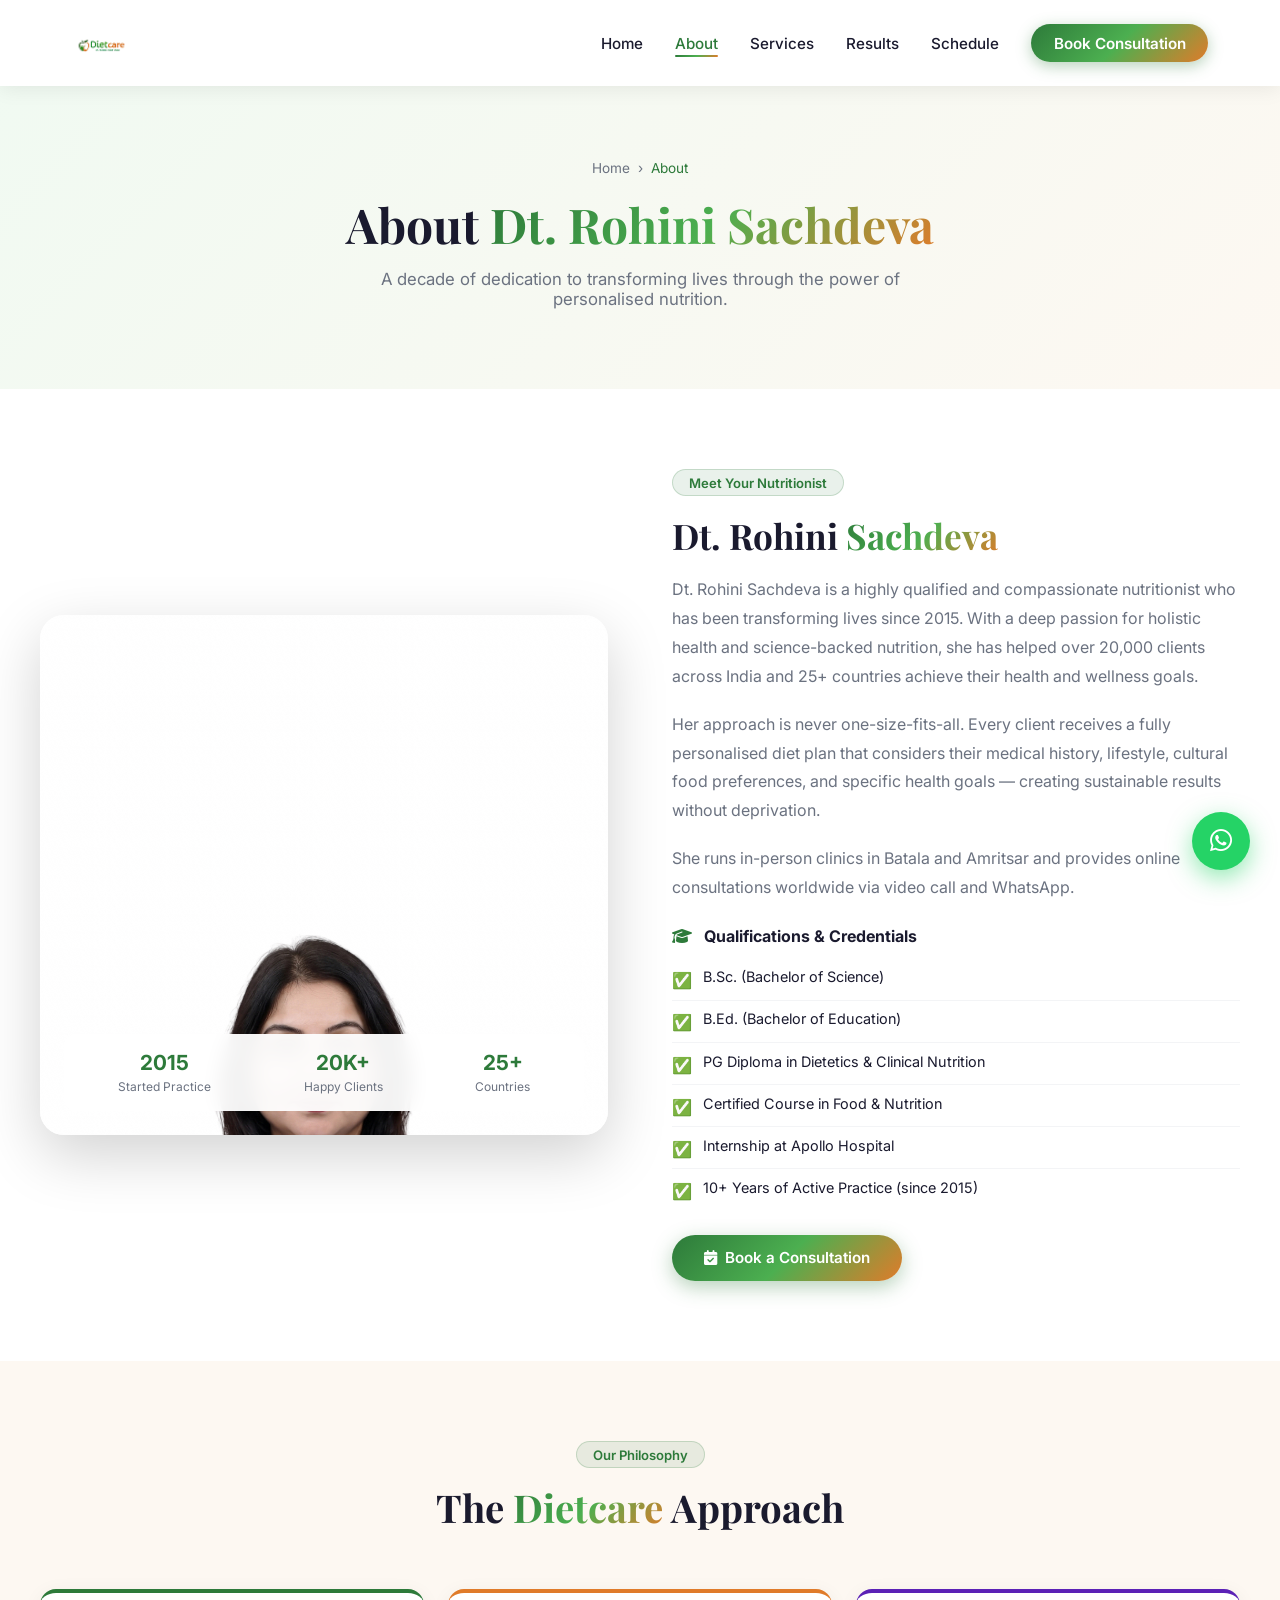
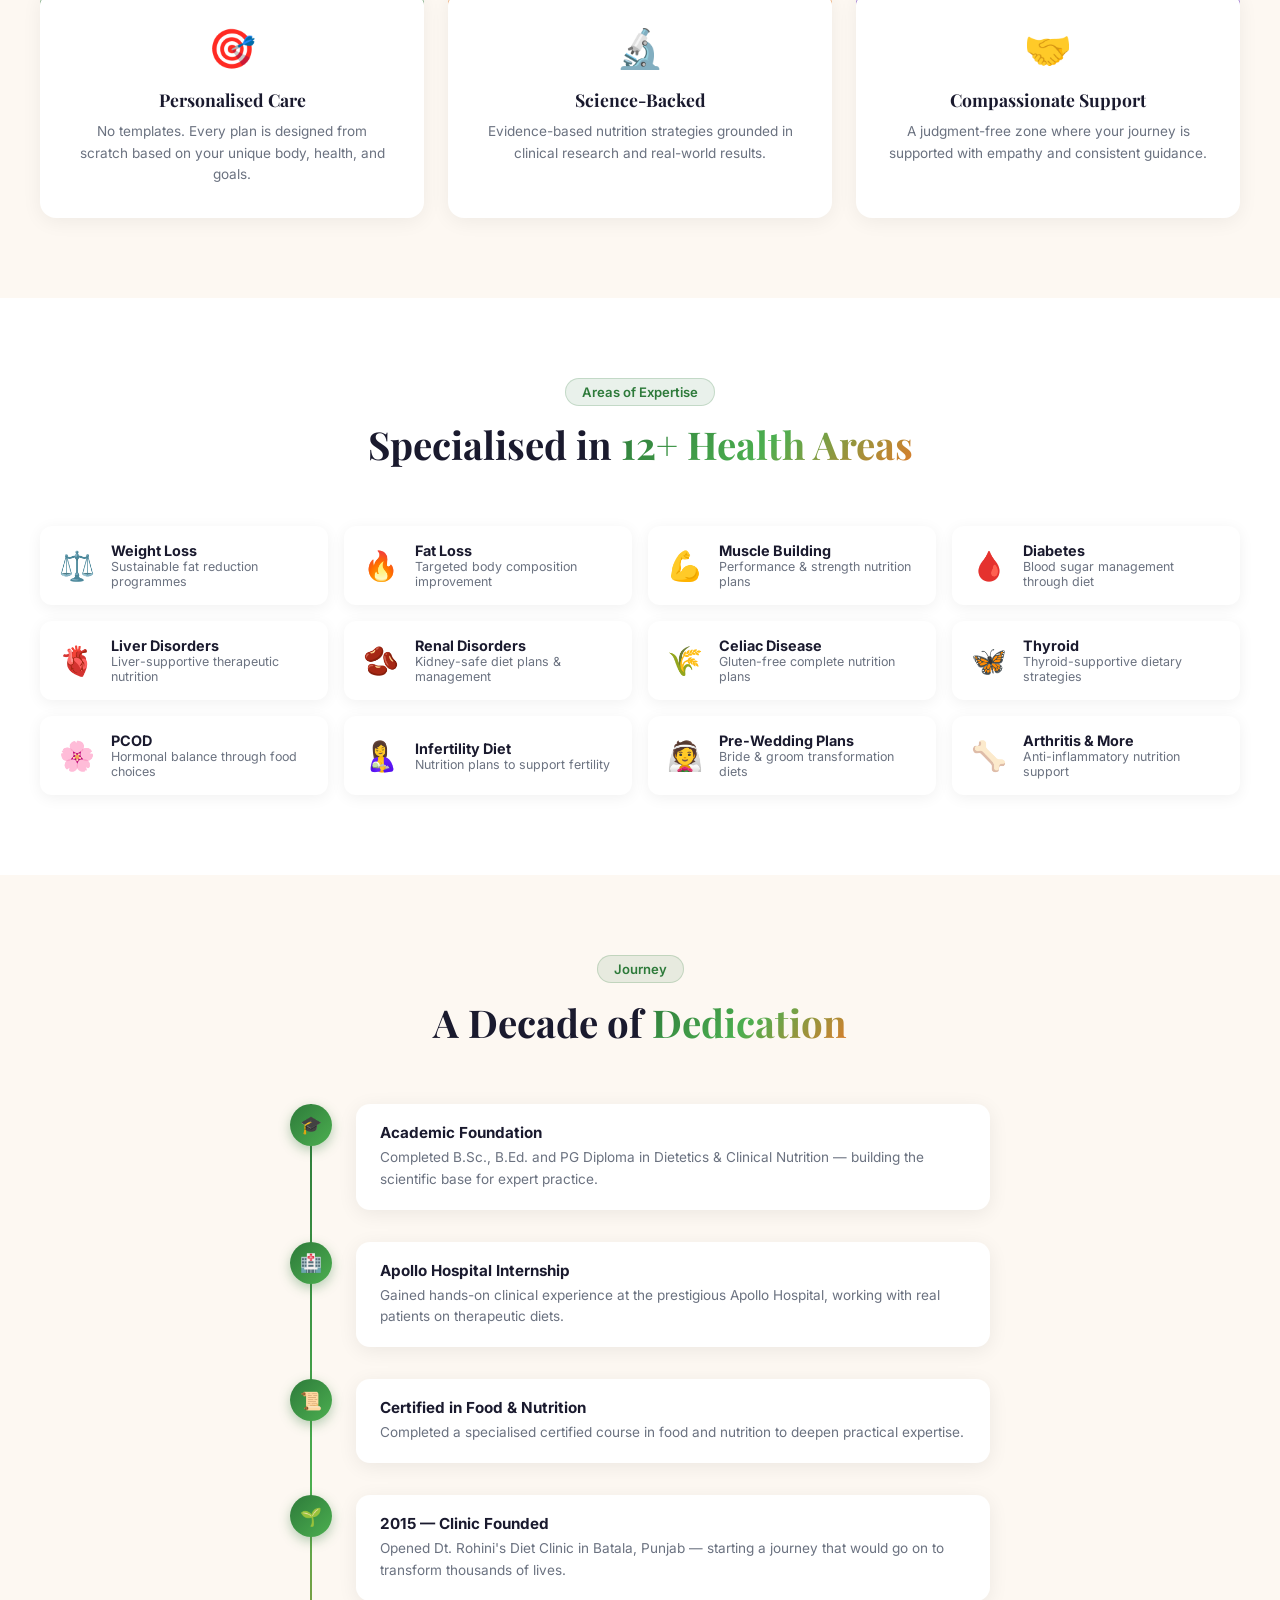
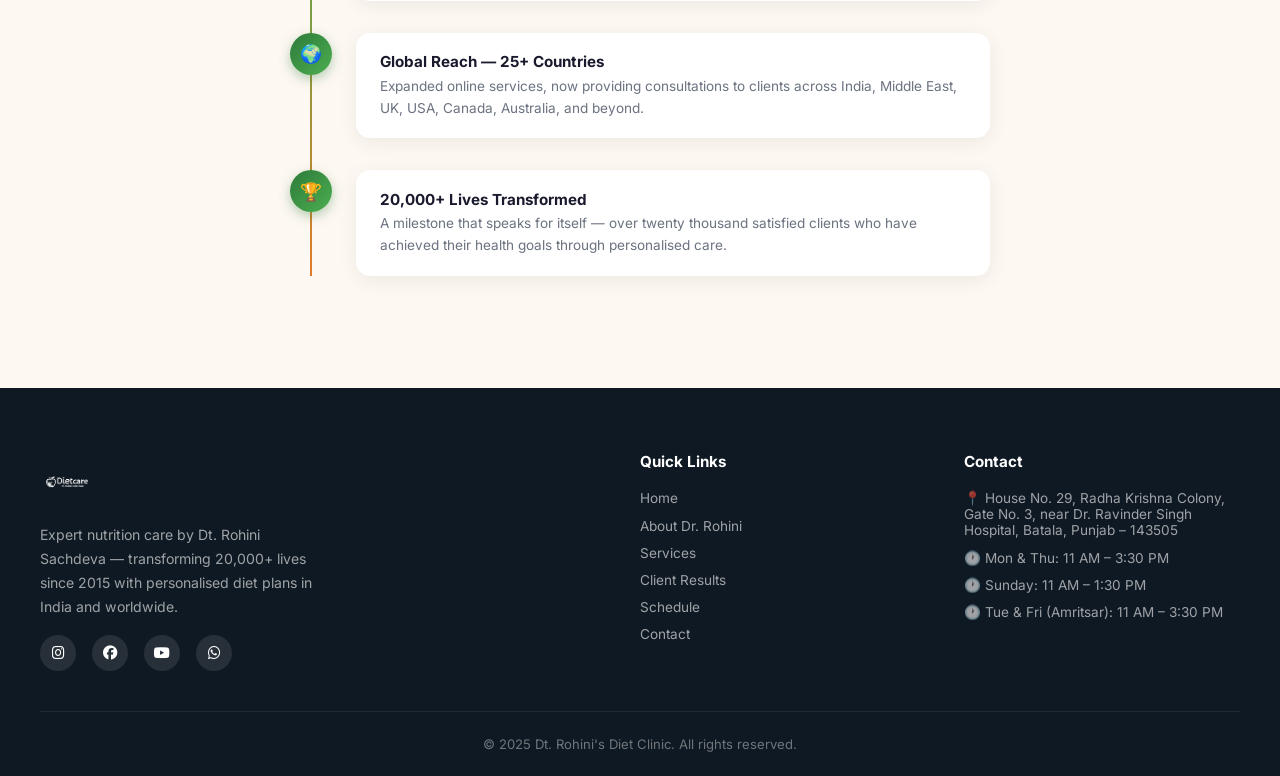
==== about.html @ 68a76085 "Initial commit: Rohini Diet Clinic Website" ====
<!DOCTYPE html>
<html lang="en">
<head>
  <meta charset="UTF-8"/>
  <meta name="viewport" content="width=device-width, initial-scale=1.0"/>
  <title>About Dt. Rohini Sachdeva | Expert Nutritionist – Batala & Amritsar</title>
  <meta name="description" content="Learn about Dt. Rohini Sachdeva – qualified nutritionist with PG Diploma in Dietetics, Apollo Hospital internship, 10+ years experience, 20,000+ clients."/>
  <link rel="stylesheet" href="css/style.css"/>
  <link rel="stylesheet" href="https://cdnjs.cloudflare.com/ajax/libs/font-awesome/6.5.0/css/all.min.css"/>
  <style>
    .timeline { position: relative; max-width: 700px; margin: 0 auto; }
    .timeline::before { content:''; position:absolute; left:20px; top:0; bottom:0; width:2px; background:linear-gradient(to bottom,#2d7a3a,#4caf50,#e07b2a); }
    .timeline-item { display:flex; gap:1.5rem; margin-bottom:2rem; position:relative; }
    .timeline-dot { width:42px; height:42px; border-radius:50%; background:linear-gradient(135deg,#2d7a3a,#4caf50); display:flex; align-items:center; justify-content:center; color:white; font-size:1.1rem; flex-shrink:0; z-index:1; box-shadow:0 4px 12px rgba(45,122,58,0.35); }
    .timeline-content { background:white; border-radius:14px; padding:1.2rem 1.5rem; box-shadow:0 4px 20px rgba(0,0,0,0.07); flex:1; transition:all 0.3s; }
    .timeline-content:hover { transform:translateX(6px); box-shadow:0 8px 30px rgba(0,0,0,0.12); }
    .timeline-content h4 { font-size:0.95rem; font-weight:700; color:#1a1a2e; margin-bottom:0.3rem; }
    .timeline-content p { font-size:0.85rem; color:#6b7280; line-height:1.6; }
    .expertise-list { display:grid; grid-template-columns:repeat(auto-fill,minmax(260px,1fr)); gap:1rem; }
    .expertise-item { display:flex; align-items:center; gap:1rem; background:white; border-radius:12px; padding:1rem 1.2rem; box-shadow:0 3px 15px rgba(0,0,0,0.06); transition:all 0.3s; }
    .expertise-item:hover { transform:translateY(-4px); box-shadow:0 10px 30px rgba(0,0,0,0.1); }
    .expertise-item-icon { font-size:1.8rem; flex-shrink:0; }
    .expertise-item h4 { font-size:0.9rem; font-weight:700; color:#1a1a2e; }
    .expertise-item p { font-size:0.78rem; color:#6b7280; }
    .mission-grid { display:grid; grid-template-columns:repeat(auto-fit,minmax(230px,1fr)); gap:1.5rem; }
    .mission-card { background:white; border-radius:16px; padding:2rem; text-align:center; box-shadow:0 4px 20px rgba(0,0,0,0.06); border-top:4px solid; transition:all 0.3s; }
    .mission-card:hover { transform:translateY(-6px); }
    .mission-card:nth-child(1){ border-color:#2d7a3a; }
    .mission-card:nth-child(2){ border-color:#e07b2a; }
    .mission-card:nth-child(3){ border-color:#5b21b6; }
    .mission-card .icon { font-size:2.4rem; margin-bottom:1rem; }
    .mission-card h3 { font-family:'Playfair Display',serif; font-size:1.1rem; font-weight:700; margin-bottom:0.6rem; color:#1a1a2e; }
    .mission-card p { font-size:0.85rem; color:#6b7280; line-height:1.6; }
  </style>
</head>
<body>

<nav class="navbar">
  <div class="nav-container">
    <a href="index.html" class="nav-logo"><img src="logo/logo.png" alt="Dt. Rohini's Diet Clinic"/></a>
    <ul class="nav-links" id="navLinks">
      <li><a href="index.html">Home</a></li>
      <li><a href="about.html" class="active">About</a></li>
      <li><a href="services.html">Services</a></li>
      <li><a href="results.html">Results</a></li>
      <li><a href="schedule.html">Schedule</a></li>
      <li><a href="contact.html" class="nav-cta">Book Consultation</a></li>
    </ul>
    <div class="hamburger" id="hamburger" onclick="toggleNav()"><span></span><span></span><span></span></div>
  </div>
</nav>

<div class="page-hero">
  <div class="breadcrumb"><a href="index.html">Home</a> › <span>About</span></div>
  <h1>About <span class="gradient-text">Dt. Rohini Sachdeva</span></h1>
  <p>A decade of dedication to transforming lives through the power of personalised nutrition.</p>
</div>

<!-- ABOUT MAIN -->
<section class="section">
  <div class="container">
    <div class="about-grid">
      <div class="about-photo">
        <img src="logo/rohini.jpeg" alt="Dt. Rohini Sachdeva"/>
        <div class="about-photo-badge">
          <div class="stat"><strong>2015</strong><span>Started Practice</span></div>
          <div class="stat"><strong>20K+</strong><span>Happy Clients</span></div>
          <div class="stat"><strong>25+</strong><span>Countries</span></div>
        </div>
      </div>
      <div class="about-content">
        <div class="section-tag">Meet Your Nutritionist</div>
        <h2>Dt. Rohini <span class="gradient-text">Sachdeva</span></h2>
        <p>Dt. Rohini Sachdeva is a highly qualified and compassionate nutritionist who has been transforming lives since 2015. With a deep passion for holistic health and science-backed nutrition, she has helped over 20,000 clients across India and 25+ countries achieve their health and wellness goals.</p>
        <p>Her approach is never one-size-fits-all. Every client receives a fully personalised diet plan that considers their medical history, lifestyle, cultural food preferences, and specific health goals — creating sustainable results without deprivation.</p>
        <p>She runs in-person clinics in Batala and Amritsar and provides online consultations worldwide via video call and WhatsApp.</p>

        <div class="qualifications">
          <h4><i class="fa fa-graduation-cap" style="color:#2d7a3a;margin-right:0.5rem;"></i> Qualifications & Credentials</h4>
          <div class="qual-item"><span class="qual-icon">✅</span> B.Sc. (Bachelor of Science)</div>
          <div class="qual-item"><span class="qual-icon">✅</span> B.Ed. (Bachelor of Education)</div>
          <div class="qual-item"><span class="qual-icon">✅</span> PG Diploma in Dietetics & Clinical Nutrition</div>
          <div class="qual-item"><span class="qual-icon">✅</span> Certified Course in Food & Nutrition</div>
          <div class="qual-item"><span class="qual-icon">✅</span> Internship at Apollo Hospital</div>
          <div class="qual-item"><span class="qual-icon">✅</span> 10+ Years of Active Practice (since 2015)</div>
        </div>

        <a href="contact.html" class="btn-primary"><i class="fa fa-calendar-check"></i> Book a Consultation</a>
      </div>
    </div>
  </div>
</section>

<!-- MISSION -->
<section class="section section-alt">
  <div class="container">
    <div class="section-header">
      <div class="section-tag">Our Philosophy</div>
      <h2 class="section-title">The <span class="gradient-text">Dietcare</span> Approach</h2>
    </div>
    <div class="mission-grid">
      <div class="mission-card"><div class="icon">🎯</div><h3>Personalised Care</h3><p>No templates. Every plan is designed from scratch based on your unique body, health, and goals.</p></div>
      <div class="mission-card"><div class="icon">🔬</div><h3>Science-Backed</h3><p>Evidence-based nutrition strategies grounded in clinical research and real-world results.</p></div>
      <div class="mission-card"><div class="icon">🤝</div><h3>Compassionate Support</h3><p>A judgment-free zone where your journey is supported with empathy and consistent guidance.</p></div>
    </div>
  </div>
</section>

<!-- EXPERTISE -->
<section class="section">
  <div class="container">
    <div class="section-header">
      <div class="section-tag">Areas of Expertise</div>
      <h2 class="section-title">Specialised in <span class="gradient-text">12+ Health Areas</span></h2>
    </div>
    <div class="expertise-list">
      <div class="expertise-item"><span class="expertise-item-icon">⚖️</span><div><h4>Weight Loss</h4><p>Sustainable fat reduction programmes</p></div></div>
      <div class="expertise-item"><span class="expertise-item-icon">🔥</span><div><h4>Fat Loss</h4><p>Targeted body composition improvement</p></div></div>
      <div class="expertise-item"><span class="expertise-item-icon">💪</span><div><h4>Muscle Building</h4><p>Performance & strength nutrition plans</p></div></div>
      <div class="expertise-item"><span class="expertise-item-icon">🩸</span><div><h4>Diabetes</h4><p>Blood sugar management through diet</p></div></div>
      <div class="expertise-item"><span class="expertise-item-icon">🫀</span><div><h4>Liver Disorders</h4><p>Liver-supportive therapeutic nutrition</p></div></div>
      <div class="expertise-item"><span class="expertise-item-icon">🫘</span><div><h4>Renal Disorders</h4><p>Kidney-safe diet plans & management</p></div></div>
      <div class="expertise-item"><span class="expertise-item-icon">🌾</span><div><h4>Celiac Disease</h4><p>Gluten-free complete nutrition plans</p></div></div>
      <div class="expertise-item"><span class="expertise-item-icon">🦋</span><div><h4>Thyroid</h4><p>Thyroid-supportive dietary strategies</p></div></div>
      <div class="expertise-item"><span class="expertise-item-icon">🌸</span><div><h4>PCOD</h4><p>Hormonal balance through food choices</p></div></div>
      <div class="expertise-item"><span class="expertise-item-icon">🤱</span><div><h4>Infertility Diet</h4><p>Nutrition plans to support fertility</p></div></div>
      <div class="expertise-item"><span class="expertise-item-icon">👰</span><div><h4>Pre-Wedding Plans</h4><p>Bride & groom transformation diets</p></div></div>
      <div class="expertise-item"><span class="expertise-item-icon">🦴</span><div><h4>Arthritis & More</h4><p>Anti-inflammatory nutrition support</p></div></div>
    </div>
  </div>
</section>

<!-- JOURNEY TIMELINE -->
<section class="section section-alt">
  <div class="container">
    <div class="section-header">
      <div class="section-tag">Journey</div>
      <h2 class="section-title">A Decade of <span class="gradient-text">Dedication</span></h2>
    </div>
    <div class="timeline">
      <div class="timeline-item"><div class="timeline-dot">🎓</div><div class="timeline-content"><h4>Academic Foundation</h4><p>Completed B.Sc., B.Ed. and PG Diploma in Dietetics & Clinical Nutrition — building the scientific base for expert practice.</p></div></div>
      <div class="timeline-item"><div class="timeline-dot">🏥</div><div class="timeline-content"><h4>Apollo Hospital Internship</h4><p>Gained hands-on clinical experience at the prestigious Apollo Hospital, working with real patients on therapeutic diets.</p></div></div>
      <div class="timeline-item"><div class="timeline-dot">📜</div><div class="timeline-content"><h4>Certified in Food & Nutrition</h4><p>Completed a specialised certified course in food and nutrition to deepen practical expertise.</p></div></div>
      <div class="timeline-item"><div class="timeline-dot">🌱</div><div class="timeline-content"><h4>2015 — Clinic Founded</h4><p>Opened Dt. Rohini's Diet Clinic in Batala, Punjab — starting a journey that would go on to transform thousands of lives.</p></div></div>
      <div class="timeline-item"><div class="timeline-dot">🌍</div><div class="timeline-content"><h4>Global Reach — 25+ Countries</h4><p>Expanded online services, now providing consultations to clients across India, Middle East, UK, USA, Canada, Australia, and beyond.</p></div></div>
      <div class="timeline-item"><div class="timeline-dot">🏆</div><div class="timeline-content"><h4>20,000+ Lives Transformed</h4><p>A milestone that speaks for itself — over twenty thousand satisfied clients who have achieved their health goals through personalised care.</p></div></div>
    </div>
  </div>
</section>

<footer class="footer">
  <div class="footer-grid">
    <div class="footer-brand">
      <img src="logo/logo.png" alt="Dt. Rohini's Diet Clinic"/>
      <p>Expert nutrition care by Dt. Rohini Sachdeva — transforming 20,000+ lives since 2015 with personalised diet plans in India and worldwide.</p>
      <div class="social-links">
        <a href="#" class="social-link"><i class="fab fa-instagram"></i></a>
        <a href="#" class="social-link"><i class="fab fa-facebook"></i></a>
        <a href="#" class="social-link"><i class="fab fa-youtube"></i></a>
        <a href="#" class="social-link"><i class="fab fa-whatsapp"></i></a>
      </div>
    </div>
    <div class="footer-col">
      <h4>Quick Links</h4>
      <a href="index.html">Home</a>
      <a href="about.html">About Dr. Rohini</a>
      <a href="services.html">Services</a>
      <a href="results.html">Client Results</a>
      <a href="schedule.html">Schedule</a>
      <a href="contact.html">Contact</a>
    </div>
    <div class="footer-col">
      <h4>Contact</h4>
      <span>📍 House No. 29, Radha Krishna Colony, Gate No. 3, near Dr. Ravinder Singh Hospital, Batala, Punjab – 143505</span>
      <span style="margin-top:0.5rem;">🕐 Mon & Thu: 11 AM – 3:30 PM</span>
      <span>🕐 Sunday: 11 AM – 1:30 PM</span>
      <span>🕐 Tue & Fri (Amritsar): 11 AM – 3:30 PM</span>
    </div>
  </div>
  <div class="footer-bottom">
    <p>© 2025 Dt. Rohini's Diet Clinic. All rights reserved.</p>
  </div>
</footer>

<a href="https://wa.me/91XXXXXXXXXX" class="whatsapp-fab" title="Chat on WhatsApp" target="_blank"><i class="fab fa-whatsapp"></i></a>
<script src="js/main.js"></script>
</body>
</html>
---- css/style.css ----
@import url('https://fonts.googleapis.com/css2?family=Playfair+Display:wght@400;600;700&family=Inter:wght@300;400;500;600;700&display=swap');

:root {
  --green: #2d7a3a;
  --green-light: #4caf50;
  --orange: #e07b2a;
  --orange-light: #f5a623;
  --cream: #fdf8f2;
  --white: #ffffff;
  --dark: #1a1a2e;
  --gray: #6b7280;
  --light-gray: #f3f4f6;
  --gradient: linear-gradient(135deg, #2d7a3a 0%, #4caf50 50%, #e07b2a 100%);
  --shadow: 0 10px 40px rgba(0,0,0,0.12);
  --shadow-lg: 0 20px 60px rgba(0,0,0,0.18);
  --radius: 16px;
  --transition: all 0.35s cubic-bezier(0.4,0,0.2,1);
}

*, *::before, *::after { box-sizing: border-box; margin: 0; padding: 0; }
html { scroll-behavior: smooth; }
body { font-family: 'Inter', sans-serif; color: var(--dark); background: var(--white); overflow-x: hidden; }
a { text-decoration: none; color: inherit; }
img { max-width: 100%; display: block; }
ul { list-style: none; }

/* ── NAVBAR ── */
.navbar {
  position: fixed; top: 0; left: 0; right: 0; z-index: 1000;
  background: rgba(255,255,255,0.96);
  backdrop-filter: blur(20px);
  box-shadow: 0 2px 20px rgba(0,0,0,0.08);
  transition: var(--transition);
}
.nav-container {
  max-width: 1200px; margin: auto;
  display: flex; align-items: center; justify-content: space-between;
  padding: 0.8rem 2rem;
}
.nav-logo img { height: 60px; width: auto; }
.nav-links { display: flex; align-items: center; gap: 2rem; }
.nav-links a {
  font-weight: 500; font-size: 0.95rem; color: var(--dark);
  position: relative; transition: var(--transition);
}
.nav-links a::after {
  content: ''; position: absolute; bottom: -4px; left: 0; width: 0; height: 2px;
  background: var(--gradient); border-radius: 2px; transition: var(--transition);
}
.nav-links a:hover { color: var(--green); }
.nav-links a:hover::after, .nav-links a.active::after { width: 100%; }
.nav-links a.active { color: var(--green); }
.nav-cta {
  background: var(--gradient); color: white !important; padding: 0.6rem 1.4rem;
  border-radius: 50px; font-weight: 600 !important; box-shadow: 0 4px 15px rgba(45,122,58,0.35);
  transition: var(--transition) !important;
}
.nav-cta:hover { transform: translateY(-2px); box-shadow: 0 8px 25px rgba(45,122,58,0.45) !important; }
.nav-cta::after { display: none !important; }
.hamburger { display: none; flex-direction: column; gap: 5px; cursor: pointer; padding: 4px; }
.hamburger span { width: 24px; height: 2px; background: var(--dark); border-radius: 2px; transition: var(--transition); }

/* ── HERO ── */
.hero {
  min-height: 100vh; padding-top: 80px;
  background: linear-gradient(135deg, #f0faf2 0%, #fdf8f2 60%, #fff8f0 100%);
  display: flex; align-items: center; position: relative; overflow: hidden;
}
.hero::before {
  content: ''; position: absolute; top: -50%; right: -20%;
  width: 700px; height: 700px; border-radius: 50%;
  background: radial-gradient(circle, rgba(76,175,80,0.1) 0%, transparent 70%);
}
.hero::after {
  content: ''; position: absolute; bottom: -30%; left: -10%;
  width: 500px; height: 500px; border-radius: 50%;
  background: radial-gradient(circle, rgba(224,123,42,0.08) 0%, transparent 70%);
}
.hero-container {
  max-width: 1200px; margin: auto; padding: 4rem 2rem;
  display: grid; grid-template-columns: 1fr 1fr; gap: 4rem; align-items: center;
}
.hero-badge {
  display: inline-flex; align-items: center; gap: 0.5rem;
  background: rgba(45,122,58,0.1); color: var(--green);
  padding: 0.4rem 1rem; border-radius: 50px; font-size: 0.85rem; font-weight: 600;
  margin-bottom: 1.5rem; border: 1px solid rgba(45,122,58,0.2);
}
.hero-badge span { width: 8px; height: 8px; background: var(--green); border-radius: 50%; animation: pulse 2s infinite; }
@keyframes pulse { 0%,100%{opacity:1;transform:scale(1)} 50%{opacity:0.5;transform:scale(1.3)} }
.hero-title {
  font-family: 'Playfair Display', serif;
  font-size: clamp(2.2rem, 4vw, 3.5rem);
  font-weight: 700; line-height: 1.2; margin-bottom: 1rem;
}
.hero-title .highlight {
  background: var(--gradient); -webkit-background-clip: text; -webkit-text-fill-color: transparent;
}
.hero-subtitle { font-size: 1.1rem; color: var(--gray); line-height: 1.8; margin-bottom: 2rem; }
.hero-stats {
  display: flex; gap: 2rem; margin-bottom: 2.5rem; flex-wrap: wrap;
}
.hero-stat { text-align: center; }
.hero-stat .num {
  font-family: 'Playfair Display', serif; font-size: 1.8rem; font-weight: 700; color: var(--green);
  display: block;
}
.hero-stat .label { font-size: 0.78rem; color: var(--gray); font-weight: 500; }
.hero-stat .sep { width: 1px; height: 40px; background: #e5e7eb; align-self: center; }
.hero-actions { display: flex; gap: 1rem; flex-wrap: wrap; }
.btn-primary {
  background: var(--gradient); color: white; padding: 0.85rem 2rem;
  border-radius: 50px; font-weight: 600; font-size: 0.95rem;
  box-shadow: 0 6px 20px rgba(45,122,58,0.35); transition: var(--transition);
  display: inline-flex; align-items: center; gap: 0.5rem;
}
.btn-primary:hover { transform: translateY(-3px); box-shadow: 0 12px 30px rgba(45,122,58,0.45); }
.btn-secondary {
  background: white; color: var(--green); padding: 0.85rem 2rem;
  border-radius: 50px; font-weight: 600; font-size: 0.95rem;
  border: 2px solid var(--green); transition: var(--transition);
  display: inline-flex; align-items: center; gap: 0.5rem;
}
.btn-secondary:hover { background: var(--green); color: white; transform: translateY(-3px); }
.hero-image { position: relative; display: flex; justify-content: center; }
.hero-photo-wrap {
  position: relative; width: 420px; max-width: 100%;
}
.hero-photo-bg {
  position: absolute; inset: -20px;
  background: var(--gradient); border-radius: 60% 40% 60% 40% / 50% 60% 40% 50%;
  opacity: 0.12; animation: morph 8s ease-in-out infinite;
}
@keyframes morph {
  0%,100%{border-radius:60% 40% 60% 40% / 50% 60% 40% 50%}
  50%{border-radius:40% 60% 40% 60% / 60% 40% 60% 40%}
}
.hero-photo {
  position: relative; border-radius: 40px;
  box-shadow: 0 30px 80px rgba(45,122,58,0.2);
  overflow: hidden; z-index: 1;
}
.hero-photo img { width: 100%; height: 500px; object-fit: cover; object-position: center top; }
.hero-floating-card {
  position: absolute; background: white; border-radius: 16px; padding: 1rem 1.2rem;
  box-shadow: var(--shadow); z-index: 2; animation: float 4s ease-in-out infinite;
}
@keyframes float { 0%,100%{transform:translateY(0)} 50%{transform:translateY(-10px)} }
.card-1 { bottom: 30px; left: -20px; }
.card-2 { top: 40px; right: -20px; animation-delay: 2s; }
.card-inner { display: flex; align-items: center; gap: 0.7rem; }
.card-icon { font-size: 1.6rem; }
.card-text strong { display: block; font-size: 0.9rem; font-weight: 700; color: var(--dark); }
.card-text span { font-size: 0.78rem; color: var(--gray); }

/* ── SECTIONS ── */
.section { padding: 5rem 2rem; }
.section-alt { background: var(--cream); }
.container { max-width: 1200px; margin: auto; }
.section-header { text-align: center; margin-bottom: 3.5rem; }
.section-tag {
  display: inline-block; background: rgba(45,122,58,0.1); color: var(--green);
  padding: 0.3rem 1rem; border-radius: 50px; font-size: 0.82rem; font-weight: 600;
  margin-bottom: 0.8rem; border: 1px solid rgba(45,122,58,0.2);
}
.section-title {
  font-family: 'Playfair Display', serif; font-size: clamp(1.8rem, 3vw, 2.6rem);
  font-weight: 700; color: var(--dark); margin-bottom: 0.8rem;
}
.section-subtitle { font-size: 1rem; color: var(--gray); max-width: 600px; margin: auto; line-height: 1.7; }
.gradient-text { background: var(--gradient); -webkit-background-clip: text; -webkit-text-fill-color: transparent; }

/* ── SERVICES ── */
.services-grid { display: grid; grid-template-columns: repeat(auto-fill, minmax(280px, 1fr)); gap: 1.5rem; }
.service-card {
  background: white; border-radius: var(--radius); padding: 2rem;
  box-shadow: 0 4px 20px rgba(0,0,0,0.06); transition: var(--transition);
  border: 1px solid rgba(0,0,0,0.05); cursor: default;
}
.service-card:hover { transform: translateY(-8px); box-shadow: var(--shadow-lg); border-color: rgba(45,122,58,0.2); }
.service-icon {
  width: 60px; height: 60px; border-radius: 16px;
  background: linear-gradient(135deg, rgba(45,122,58,0.1), rgba(76,175,80,0.15));
  display: flex; align-items: center; justify-content: center;
  font-size: 1.8rem; margin-bottom: 1rem;
}
.service-card h3 { font-size: 1.05rem; font-weight: 700; margin-bottom: 0.5rem; color: var(--dark); }
.service-card p { font-size: 0.88rem; color: var(--gray); line-height: 1.6; }

/* ── ABOUT ── */
.about-grid { display: grid; grid-template-columns: 1fr 1fr; gap: 4rem; align-items: center; }
.about-photo { border-radius: 24px; overflow: hidden; box-shadow: var(--shadow-lg); position: relative; }
.about-photo img { width: 100%; height: 520px; object-fit: cover; object-position: center top; }
.about-photo-badge {
  position: absolute; bottom: 24px; left: 24px; right: 24px;
  background: rgba(255,255,255,0.95); backdrop-filter: blur(10px);
  border-radius: 12px; padding: 1rem 1.2rem;
  display: flex; gap: 1.5rem; justify-content: space-around;
}
.about-photo-badge .stat { text-align: center; }
.about-photo-badge .stat strong { display: block; font-size: 1.3rem; font-weight: 700; color: var(--green); }
.about-photo-badge .stat span { font-size: 0.75rem; color: var(--gray); }
.about-content .section-tag { margin-bottom: 1rem; }
.about-content h2 { font-family: 'Playfair Display', serif; font-size: 2.2rem; font-weight: 700; margin-bottom: 1rem; }
.about-content p { color: var(--gray); line-height: 1.8; margin-bottom: 1.2rem; }
.qualifications { margin: 1.5rem 0; }
.qualifications h4 { font-size: 1rem; font-weight: 700; color: var(--dark); margin-bottom: 0.8rem; }
.qual-item {
  display: flex; align-items: flex-start; gap: 0.7rem;
  padding: 0.6rem 0; border-bottom: 1px solid #f3f4f6;
  font-size: 0.9rem; color: var(--dark);
}
.qual-item:last-child { border-bottom: none; }
.qual-icon { color: var(--green); font-size: 1rem; margin-top: 2px; flex-shrink: 0; }

/* ── RESULTS ── */
.results-grid { display: grid; grid-template-columns: repeat(auto-fill, minmax(300px, 1fr)); gap: 1.5rem; }
.result-card {
  border-radius: var(--radius); overflow: hidden;
  box-shadow: 0 4px 20px rgba(0,0,0,0.1); transition: var(--transition); cursor: pointer;
}
.result-card:hover { transform: translateY(-6px) scale(1.02); box-shadow: var(--shadow-lg); }
.result-card img { width: 100%; height: 280px; object-fit: cover; }
.result-label {
  background: var(--gradient); color: white;
  padding: 0.7rem 1rem; text-align: center; font-weight: 600; font-size: 0.9rem;
}

/* ── SCHEDULE ── */
.schedule-cards { display: grid; grid-template-columns: repeat(auto-fit, minmax(280px, 1fr)); gap: 1.5rem; }
.schedule-card {
  background: white; border-radius: var(--radius); overflow: hidden;
  box-shadow: 0 4px 20px rgba(0,0,0,0.07); transition: var(--transition);
}
.schedule-card:hover { transform: translateY(-5px); box-shadow: var(--shadow); }
.schedule-header {
  padding: 1.2rem 1.5rem; display: flex; align-items: center; gap: 1rem;
}
.schedule-header.batala { background: linear-gradient(135deg, #2d7a3a, #4caf50); }
.schedule-header.amritsar { background: linear-gradient(135deg, #e07b2a, #f5a623); }
.schedule-header.online { background: linear-gradient(135deg, #5b21b6, #8b5cf6); }
.schedule-header-icon { font-size: 2rem; }
.schedule-header h3 { color: white; font-size: 1.15rem; font-weight: 700; }
.schedule-header p { color: rgba(255,255,255,0.85); font-size: 0.82rem; }
.schedule-body { padding: 1.2rem 1.5rem; }
.schedule-row {
  display: flex; align-items: center; gap: 0.8rem; padding: 0.7rem 0;
  border-bottom: 1px solid #f3f4f6;
}
.schedule-row:last-child { border-bottom: none; }
.day-badge {
  background: rgba(45,122,58,0.1); color: var(--green);
  padding: 0.3rem 0.8rem; border-radius: 50px; font-size: 0.8rem; font-weight: 600;
  white-space: nowrap;
}
.amritsar .day-badge { background: rgba(224,123,42,0.1); color: var(--orange); }
.schedule-time { font-size: 0.85rem; color: var(--gray); font-weight: 500; }

/* ── CONTACT ── */
.contact-grid { display: grid; grid-template-columns: 1fr 1fr; gap: 3rem; }
.contact-info h3 { font-family: 'Playfair Display', serif; font-size: 1.8rem; font-weight: 700; margin-bottom: 1rem; }
.contact-info p { color: var(--gray); line-height: 1.8; margin-bottom: 1.5rem; }
.contact-items { display: flex; flex-direction: column; gap: 1rem; }
.contact-item { display: flex; gap: 1rem; align-items: flex-start; }
.contact-item-icon {
  width: 44px; height: 44px; background: linear-gradient(135deg, rgba(45,122,58,0.1), rgba(76,175,80,0.15));
  border-radius: 12px; display: flex; align-items: center; justify-content: center;
  font-size: 1.2rem; flex-shrink: 0;
}
.contact-item-text strong { display: block; font-size: 0.85rem; font-weight: 700; color: var(--dark); margin-bottom: 0.2rem; }
.contact-item-text span { font-size: 0.85rem; color: var(--gray); }
.contact-form-wrap {
  background: white; border-radius: var(--radius); padding: 2rem;
  box-shadow: 0 4px 30px rgba(0,0,0,0.08);
}
.contact-form-wrap h3 { font-family: 'Playfair Display', serif; font-size: 1.4rem; margin-bottom: 1.5rem; }
.form-group { margin-bottom: 1.2rem; }
.form-group label { display: block; font-size: 0.85rem; font-weight: 600; color: var(--dark); margin-bottom: 0.4rem; }
.form-group input, .form-group textarea, .form-group select {
  width: 100%; padding: 0.8rem 1rem; border: 1.5px solid #e5e7eb; border-radius: 10px;
  font-family: 'Inter', sans-serif; font-size: 0.9rem; color: var(--dark);
  transition: var(--transition); outline: none; background: var(--cream);
}
.form-group input:focus, .form-group textarea:focus, .form-group select:focus {
  border-color: var(--green); background: white; box-shadow: 0 0 0 3px rgba(45,122,58,0.1);
}
.form-group textarea { resize: vertical; min-height: 100px; }
.form-submit {
  width: 100%; padding: 0.9rem; background: var(--gradient); color: white;
  border: none; border-radius: 50px; font-size: 0.95rem; font-weight: 600;
  cursor: pointer; transition: var(--transition); box-shadow: 0 6px 20px rgba(45,122,58,0.3);
}
.form-submit:hover { transform: translateY(-2px); box-shadow: 0 10px 30px rgba(45,122,58,0.45); }

/* ── STATS BANNER ── */
.stats-banner {
  background: var(--gradient); padding: 4rem 2rem;
  display: flex; justify-content: center;
}
.stats-inner { max-width: 1000px; width: 100%; display: grid; grid-template-columns: repeat(4, 1fr); gap: 2rem; }
.stat-item { text-align: center; color: white; }
.stat-num { font-family: 'Playfair Display', serif; font-size: 2.5rem; font-weight: 700; display: block; }
.stat-lbl { font-size: 0.85rem; opacity: 0.9; margin-top: 0.3rem; }

/* ── FOOTER ── */
.footer { background: #0f1923; color: rgba(255,255,255,0.8); padding: 4rem 2rem 1.5rem; }
.footer-grid { display: grid; grid-template-columns: 2fr 1fr 1fr; gap: 3rem; max-width: 1200px; margin: auto; margin-bottom: 2.5rem; }
.footer-brand img { height: 55px; margin-bottom: 1rem; filter: brightness(0) invert(1); }
.footer-brand p { font-size: 0.88rem; line-height: 1.7; color: rgba(255,255,255,0.6); max-width: 280px; }
.footer-col h4 { font-size: 0.95rem; font-weight: 700; color: white; margin-bottom: 1.2rem; }
.footer-col a, .footer-col span { display: block; font-size: 0.85rem; color: rgba(255,255,255,0.6); margin-bottom: 0.7rem; transition: var(--transition); }
.footer-col a:hover { color: var(--green-light); padding-left: 4px; }
.footer-bottom { border-top: 1px solid rgba(255,255,255,0.08); padding-top: 1.5rem; text-align: center; font-size: 0.82rem; color: rgba(255,255,255,0.4); max-width: 1200px; margin: auto; }
.social-links { display: flex; gap: 1rem; margin-top: 1rem; }
.social-link {
  width: 36px; height: 36px; border-radius: 50%; background: rgba(255,255,255,0.1);
  display: flex; align-items: center; justify-content: center;
  font-size: 0.9rem; transition: var(--transition); color: white;
}
.social-link:hover { background: var(--green); transform: translateY(-3px); }

/* ── WHATSAPP BTN ── */
.whatsapp-fab {
  position: fixed; bottom: 30px; right: 30px; z-index: 999;
  width: 58px; height: 58px; border-radius: 50%;
  background: #25D366; color: white; font-size: 1.6rem;
  display: flex; align-items: center; justify-content: center;
  box-shadow: 0 8px 25px rgba(37,211,102,0.5); transition: var(--transition);
  animation: float 3s ease-in-out infinite;
}
.whatsapp-fab:hover { transform: scale(1.1); box-shadow: 0 12px 35px rgba(37,211,102,0.6); }

/* ── PAGE HERO ── */
.page-hero {
  padding: 160px 2rem 80px;
  background: linear-gradient(135deg, #f0faf2 0%, #fdf8f2 100%);
  text-align: center;
}
.page-hero h1 { font-family: 'Playfair Display', serif; font-size: clamp(2rem, 4vw, 3rem); font-weight: 700; margin-bottom: 0.8rem; }
.page-hero p { color: var(--gray); font-size: 1.05rem; max-width: 550px; margin: auto; }
.breadcrumb { display: flex; justify-content: center; gap: 0.5rem; margin-bottom: 1rem; font-size: 0.85rem; color: var(--gray); }
.breadcrumb a:hover { color: var(--green); }
.breadcrumb span { color: var(--green); }

/* ── MODAL ── */
.modal-overlay {
  position: fixed; inset: 0; background: rgba(0,0,0,0.85); z-index: 9999;
  display: flex; align-items: center; justify-content: center;
  opacity: 0; pointer-events: none; transition: var(--transition);
}
.modal-overlay.open { opacity: 1; pointer-events: all; }
.modal-content { position: relative; max-width: 90vw; max-height: 90vh; }
.modal-content img { border-radius: 12px; max-height: 85vh; object-fit: contain; }
.modal-close {
  position: absolute; top: -16px; right: -16px; width: 36px; height: 36px;
  background: white; border: none; border-radius: 50%; font-size: 1.2rem;
  cursor: pointer; display: flex; align-items: center; justify-content: center;
  box-shadow: 0 4px 15px rgba(0,0,0,0.3); transition: var(--transition);
}
.modal-close:hover { background: #fee2e2; transform: rotate(90deg); }

/* ── RESPONSIVE ── */
@media (max-width: 900px) {
  .hero-container, .about-grid, .contact-grid { grid-template-columns: 1fr; gap: 2.5rem; }
  .hero-image { order: -1; }
  .hero-photo-wrap { width: 340px; }
  .hero-photo img { height: 400px; }
  .stats-inner { grid-template-columns: repeat(2,1fr); }
  .footer-grid { grid-template-columns: 1fr 1fr; }
}
@media (max-width: 768px) {
  .nav-links { display: none; flex-direction: column; position: absolute; top: 100%; left: 0; right: 0; background: white; padding: 1.5rem; box-shadow: 0 10px 30px rgba(0,0,0,0.1); gap: 1rem; }
  .nav-links.open { display: flex; }
  .hamburger { display: flex; }
  .hero-stats { justify-content: center; }
  .hero-actions { justify-content: center; }
}
@media (max-width: 480px) {
  .section { padding: 3.5rem 1.2rem; }
  .stats-inner { grid-template-columns: repeat(2,1fr); gap: 1rem; }
  .stat-num { font-size: 1.8rem; }
  .footer-grid { grid-template-columns: 1fr; }
}
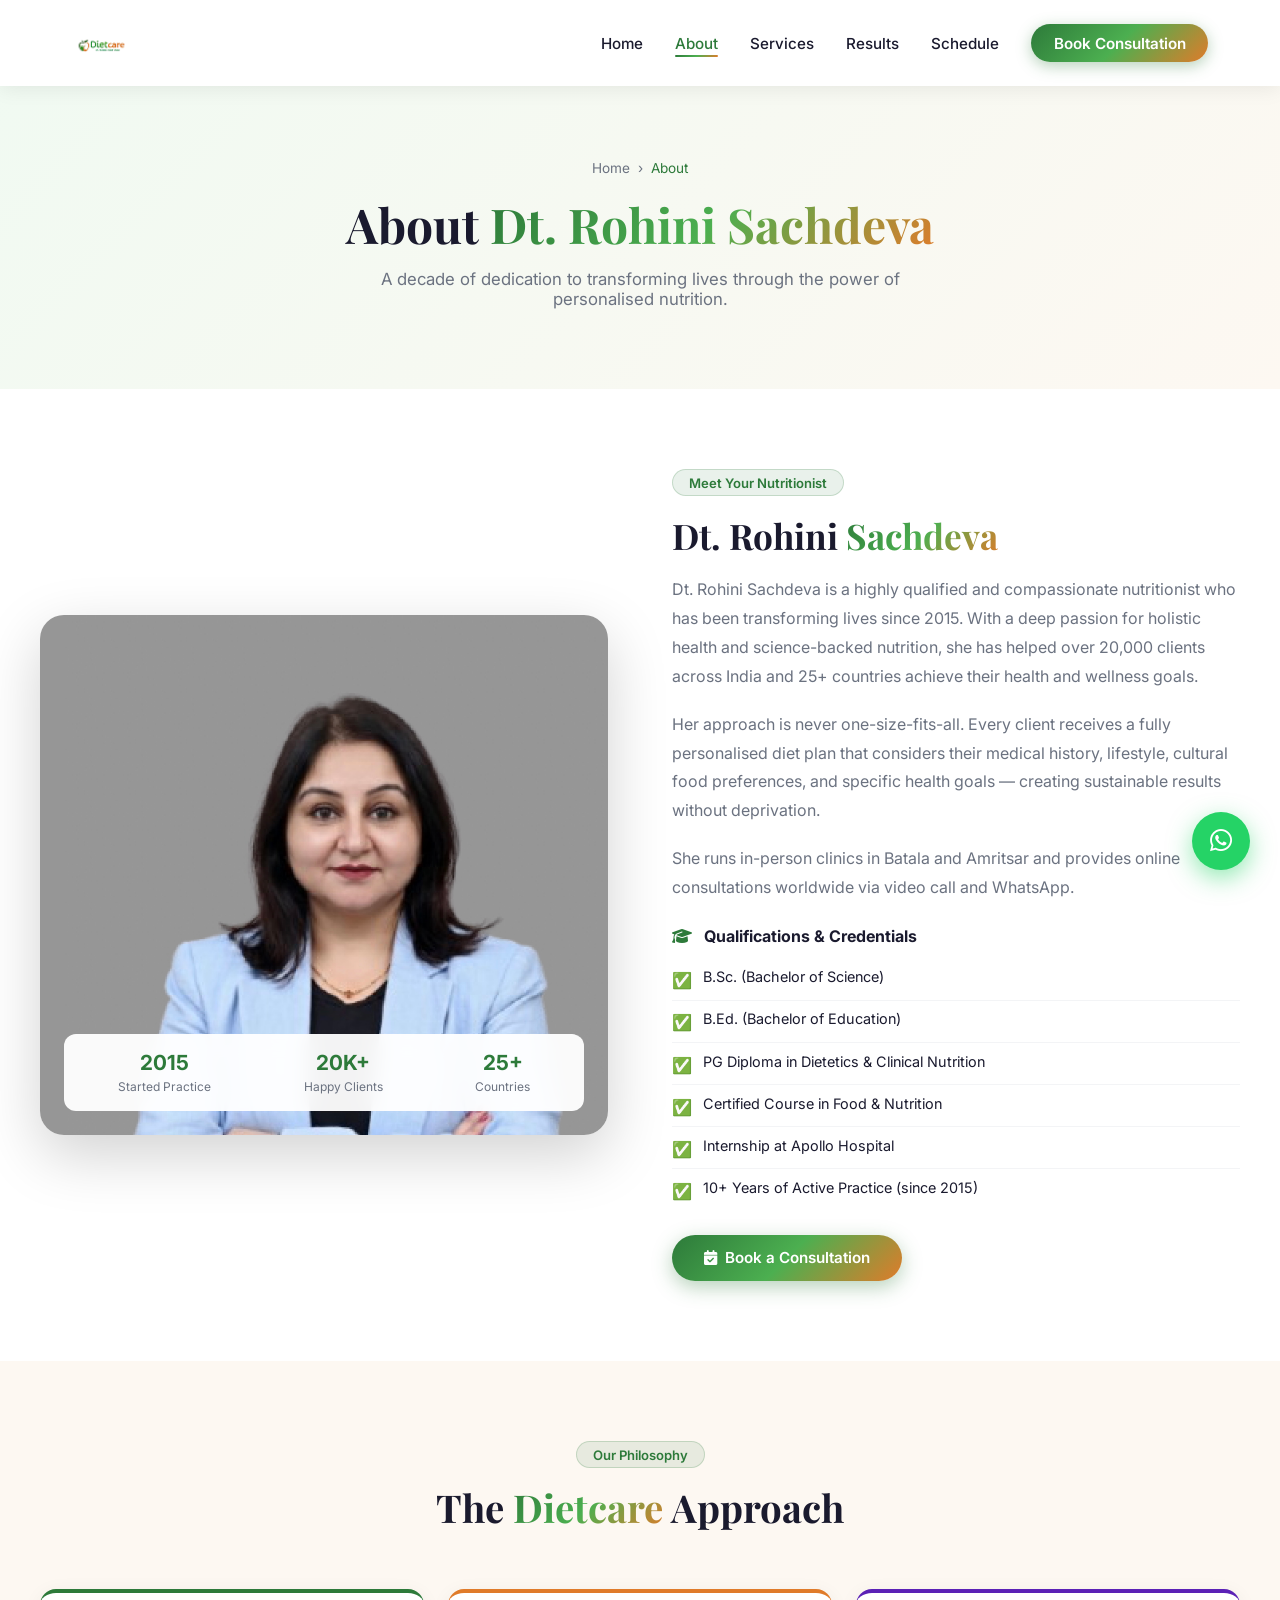
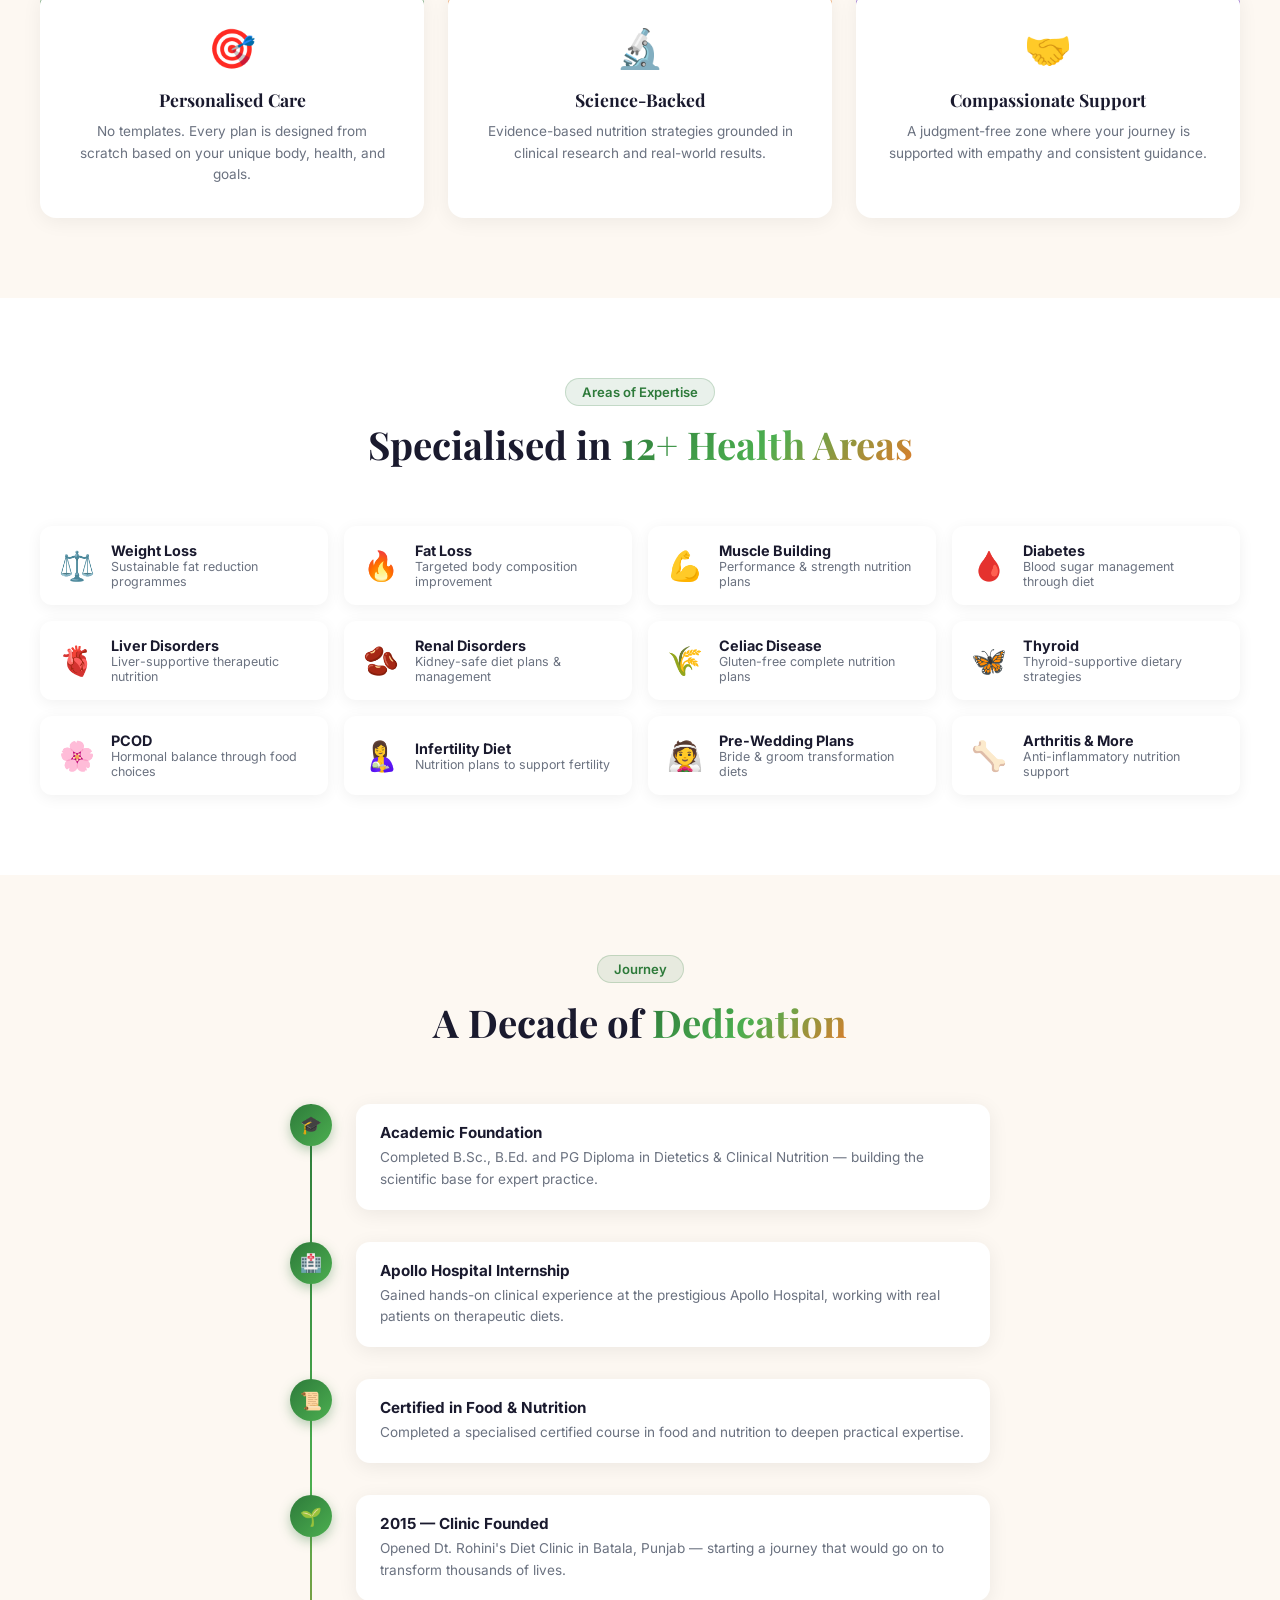
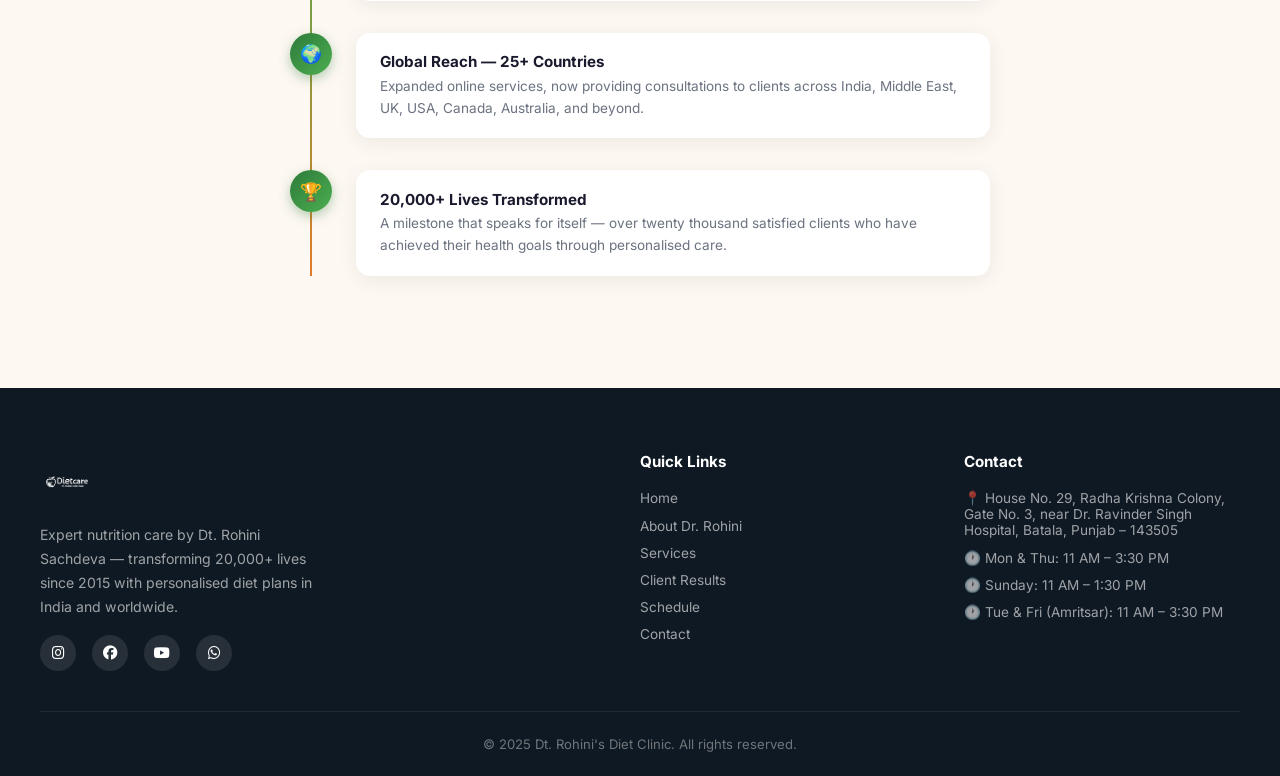
==== commit b5ded339: "Update image paths to fix new photo filenames" ====
--- a/about.html
+++ b/about.html
@@ -1,6 +1,15 @@
 <!DOCTYPE html>
 <html lang="en">
 <head>
+<!-- Google tag (gtag.js) -->
+<script async src="https://www.googletagmanager.com/gtag/js?id=G-WR0K19T8TL"></script>
+<script>
+  window.dataLayer = window.dataLayer || [];
+  function gtag(){dataLayer.push(arguments);}
+  gtag("js", new Date());
+
+  gtag("config", "G-WR0K19T8TL");
+</script>
   <meta charset="UTF-8"/>
   <meta name="viewport" content="width=device-width, initial-scale=1.0"/>
   <title>About Dt. Rohini Sachdeva | Expert Nutritionist – Batala & Amritsar</title>
@@ -61,7 +70,7 @@
   <div class="container">
     <div class="about-grid">
       <div class="about-photo">
-        <img src="logo/rohini.jpeg" alt="Dt. Rohini Sachdeva"/>
+        <img src="logo/ROHINI.jpg" alt="Dt. Rohini Sachdeva"/>
         <div class="about-photo-badge">
           <div class="stat"><strong>2015</strong><span>Started Practice</span></div>
           <div class="stat"><strong>20K+</strong><span>Happy Clients</span></div>
@@ -154,10 +163,10 @@
       <img src="logo/logo.png" alt="Dt. Rohini's Diet Clinic"/>
       <p>Expert nutrition care by Dt. Rohini Sachdeva — transforming 20,000+ lives since 2015 with personalised diet plans in India and worldwide.</p>
       <div class="social-links">
-        <a href="#" class="social-link"><i class="fab fa-instagram"></i></a>
-        <a href="#" class="social-link"><i class="fab fa-facebook"></i></a>
+        <a href="https://www.instagram.com/rohinidietcare/" target="_blank" class="social-link"><i class="fab fa-instagram"></i></a>
+        <a href="https://www.facebook.com/dietitianrohini.sachdeva" target="_blank" class="social-link"><i class="fab fa-facebook"></i></a>
         <a href="#" class="social-link"><i class="fab fa-youtube"></i></a>
-        <a href="#" class="social-link"><i class="fab fa-whatsapp"></i></a>
+        <a href="https://wa.me/918427164000" target="_blank" class="social-link"><i class="fab fa-whatsapp"></i></a>
       </div>
     </div>
     <div class="footer-col">
@@ -182,7 +191,7 @@
   </div>
 </footer>
 
-<a href="https://wa.me/91XXXXXXXXXX" class="whatsapp-fab" title="Chat on WhatsApp" target="_blank"><i class="fab fa-whatsapp"></i></a>
+<a href="https://wa.me/918427164000" class="whatsapp-fab" title="Chat on WhatsApp" target="_blank"><i class="fab fa-whatsapp"></i></a>
 <script src="js/main.js"></script>
 </body>
 </html>
--- a/css/style.css
+++ b/css/style.css
@@ -359,6 +359,23 @@
 }
 .modal-close:hover { background: #fee2e2; transform: rotate(90deg); }
 
+/* ── BEFORE/AFTER SCROLLER ── */
+.results-scroller {
+  display: flex; gap: 1.5rem; overflow-x: auto; padding-bottom: 2rem;
+  scroll-snap-type: x mandatory; -webkit-overflow-scrolling: touch;
+  scrollbar-width: thin; scrollbar-color: var(--green) #f3f4f6;
+}
+.results-scroller::-webkit-scrollbar { height: 8px; }
+.results-scroller::-webkit-scrollbar-track { background: #f3f4f6; border-radius: 10px; }
+.results-scroller::-webkit-scrollbar-thumb { background: var(--green); border-radius: 10px; }
+.rs-item {
+  min-width: 300px; max-width: 350px; flex-shrink: 0;
+  scroll-snap-align: start; border-radius: var(--radius); overflow: hidden;
+  box-shadow: 0 4px 20px rgba(0,0,0,0.08); transition: var(--transition);
+}
+.rs-item:hover { transform: translateY(-5px); box-shadow: var(--shadow-lg); }
+.rs-item img { width: 100%; height: 320px; object-fit: cover; }
+
 /* ── RESPONSIVE ── */
 @media (max-width: 900px) {
   .hero-container, .about-grid, .contact-grid { grid-template-columns: 1fr; gap: 2.5rem; }
